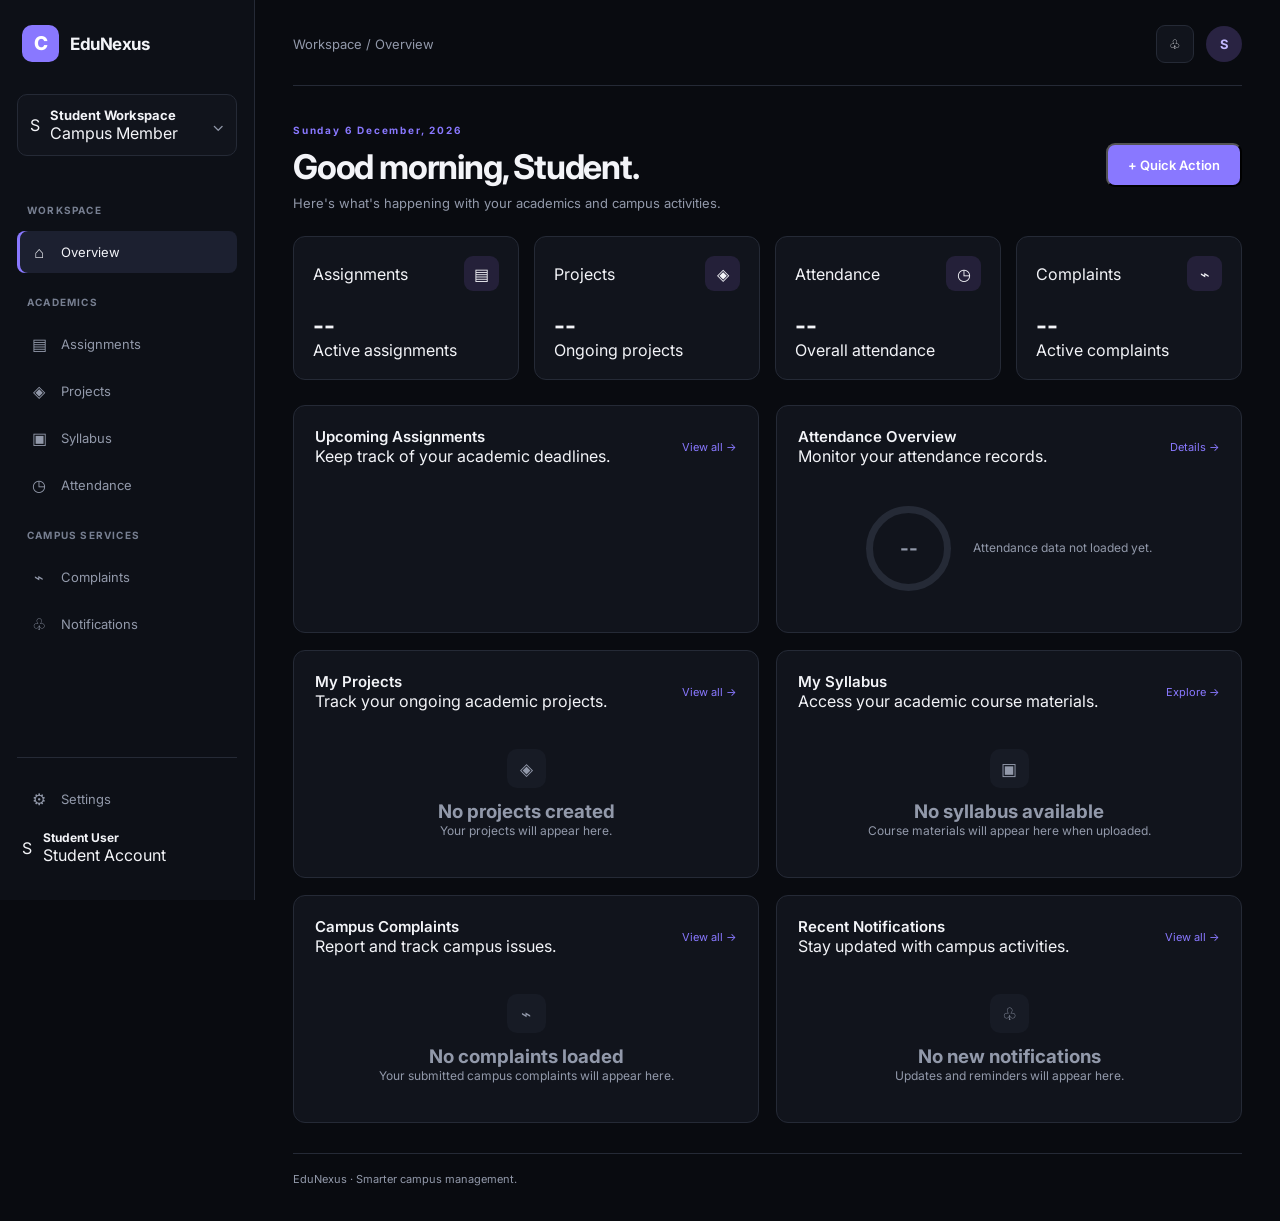
==== dashboard.html @ 91477280 "Add files via upload" ====
<!DOCTYPE html>
<html lang="en">

<head>
    <meta charset="UTF-8">
    <meta name="viewport" content="width=device-width, initial-scale=1.0">

    <title>Dashboard | EduNexus </title>

    <link rel="stylesheet" href="CSS/style.css">
</head>

<body>

<div class="app-layout">

    <!-- SIDEBAR -->
    <aside class="app-sidebar">

        <a href="index.html" class="brand">
            <span class="brand-icon">C</span>
            <span class="brand-name">
                EduNexus
            </span>
        </a>

        <div class="user-switcher">
            <div class="user-avatar">S</div>

            <div class="user-info">
                <strong>Student Workspace</strong>
                <span>Campus Member</span>
            </div>

            <span class="switch-icon">⌄</span>
        </div>

        <nav class="sidebar-navigation">

            <span class="sidebar-heading">WORKSPACE</span>

            <a href="#overview" class="sidebar-item active">
                <span>⌂</span> Overview
            </a>

            <span class="sidebar-heading">ACADEMICS</span>

            <a href="#assignments" class="sidebar-item">
                <span>▤</span> Assignments
            </a>

            <a href="#projects" class="sidebar-item">
                <span>◈</span> Projects
            </a>

            <a href="#syllabus" class="sidebar-item">
                <span>▣</span> Syllabus
            </a>

            <a href="#attendance" class="sidebar-item">
                <span>◷</span> Attendance
            </a>

            <span class="sidebar-heading">CAMPUS SERVICES</span>

            <a href="#complaints" class="sidebar-item">
                <span>⌁</span> Complaints
            </a>

            <a href="#notifications" class="sidebar-item">
                <span>♧</span> Notifications
            </a>

        </nav>

        <div class="sidebar-footer">

            <a href="#settings" class="sidebar-item">
                <span>⚙</span> Settings
            </a>

            <div class="sidebar-user">
                <div class="user-avatar">S</div>

                <div>
                    <strong>Student User</strong>
                    <span>Student Account</span>
                </div>
            </div>

        </div>

    </aside>


    <!-- MAIN CONTENT -->
    <main class="app-main" id="overview">

        <!-- TOPBAR -->
        <header class="app-topbar">

            <div class="breadcrumb">
                Workspace <span>/</span> Overview
            </div>

            <div class="topbar-actions">

                <button class="icon-button" id="notificationButton"
                    aria-label="Notifications">
                    ♧
                </button>

                <div class="topbar-avatar">S</div>

            </div>

        </header>


        <!-- PAGE INTRO -->
        <section class="dashboard-intro">

            <div>

                <span class="eyebrow">
                    <span id="currentDate">Loading date...</span>
                </span>

                <h1>Good morning, Student.</h1>

                <p>
                    Here's what's happening with your academics
                    and campus activities.
                </p>

            </div>

            
<div class="quick-action-wrapper">

    <button class="primary-btn" id="quickActionButton">
        + Quick Action
    </button>

    <div class="quick-action-menu" id="quickActionMenu" hidden>

        <button type="button" data-action="assignment">
            + Add Assignment
        </button>

        <button type="button" data-action="project">
            + Create Project
        </button>

        <button type="button" data-action="complaint">
            + Submit Complaint
        </button>

    </div>

</div>


        </section>


        <!-- OVERVIEW STATISTICS -->
        <section class="overview-grid">

            <article class="overview-card">

                <div class="overview-card-top">
                    <span>Assignments</span>
                    <span class="overview-icon">▤</span>
                </div>

                <h2 id="assignmentCount">--</h2>

                <p>Active assignments</p>

            </article>


            <article class="overview-card">

                <div class="overview-card-top">
                    <span>Projects</span>
                    <span class="overview-icon">◈</span>
                </div>

                <h2 id="projectCount">--</h2>

                <p>Ongoing projects</p>

            </article>


            <article class="overview-card">

                <div class="overview-card-top">
                    <span>Attendance</span>
                    <span class="overview-icon">◷</span>
                </div>

                <h2 id="attendancePercentage">--</h2>

                <p>Overall attendance</p>

            </article>


            <article class="overview-card">

                <div class="overview-card-top">
                    <span>Complaints</span>
                    <span class="overview-icon">⌁</span>
                </div>

                <h2 id="complaintCount">--</h2>

                <p>Active complaints</p>

            </article>

        </section>


        <!-- MAIN DASHBOARD GRID -->
        <section class="dashboard-content-grid">

            <!-- ASSIGNMENTS -->
            <div class="dashboard-panel" id="assignments">

                <div class="panel-heading">

                    <div>
                        <h2>Upcoming Assignments</h2>
                        <p>Keep track of your academic deadlines.</p>
                    </div>

                    <a href="#assignments" class="text-link">
                        View all →
                    </a>

                </div>

            </div>


            <!-- ATTENDANCE -->
            <div class="dashboard-panel" id="attendance">

                <div class="panel-heading">

                    <div>
                        <h2>Attendance Overview</h2>
                        <p>Monitor your attendance records.</p>
                    </div>

                    <a href="#attendance" class="text-link">
                        Details →
                    </a>

                </div>

                <div class="attendance-placeholder">

                    <div class="attendance-circle">
                        <span>--</span>
                    </div>

                    <p>Attendance data not loaded yet.</p>

                </div>

            </div>
            <!-- PROJECTS -->
            <div class="dashboard-panel" id="projects">

                <div class="panel-heading">

                    <div>
                        <h2>My Projects</h2>
                        <p>Track your ongoing academic projects.</p>
                    </div>

                    <a href="#projects" class="text-link">
                        View all →
                    </a>

                </div>

                <div id="projectFormContainer" hidden>
                    <form id="projectForm">
                        <h3>Create New Project</h3>

                        <label for="projectTitle">Project Title</label>
                        <input type="text" id="projectTitle" placeholder="Enter project title" required>

                        <label for="projectDescription">Description</label>
                        <textarea id="projectDescription" placeholder="Describe your project" required></textarea>

                        <label for="projectDeadline">Deadline</label>
                        <input type="date" id="projectDeadline" required>

                        <button type="submit" class="primary-btn">Create Project</button>
                        <button type="button" id="cancelProjectForm">Cancel</button>
                    </form>
                </div>

                <div id="projectList"></div>

                <div class="empty-state" id="projectEmptyState">
                    <div class="empty-icon">◈</div>
                    <h3>No projects created</h3>
                    <p>Your projects will appear here.</p>
                </div>

            </div>


            <!-- SYLLABUS -->
            <div class="dashboard-panel" id="syllabus">

                <div class="panel-heading">

                    <div>
                        <h2>My Syllabus</h2>
                        <p>Access your academic course materials.</p>
                    </div>

                    <a href="#syllabus" class="text-link">
                        Explore →
                    </a>

                </div>

                <div class="empty-state">
                    <div class="empty-icon">▣</div>

                    <h3>No syllabus available</h3>

                    <p>
                        Course materials will appear here
                        when uploaded.
                    </p>
                </div>

            </div>


            <!-- COMPLAINTS -->
            <div class="dashboard-panel" id="complaints">

                <div class="panel-heading">

                    <div>
                        <h2>Campus Complaints</h2>
                        <p>Report and track campus issues.</p>
                    </div>

                    <a href="#complaints" class="text-link">
                        View all →
                    </a>

                </div>

                <div class="empty-state">
                    <div class="empty-icon">⌁</div>

                    <h3>No complaints loaded</h3>

                    <p>
                        Your submitted campus complaints
                        will appear here.
                    </p>
                </div>

            </div>


            <!-- NOTIFICATIONS -->
            <div class="dashboard-panel" id="notifications">

                <div class="panel-heading">

                    <div>
                        <h2>Recent Notifications</h2>
                        <p>Stay updated with campus activities.</p>
                    </div>

                    <a href="#notifications" class="text-link">
                        View all →
                    </a>

                </div>

                <div class="empty-state">
                    <div class="empty-icon">♧</div>

                    <h3>No new notifications</h3>

                    <p>
                        Updates and reminders will appear here.
                    </p>
                </div>

            </div>

        </section>


        <footer class="dashboard-footer">
            EduNexus · Smarter campus management.
        </footer>

    </main>

</div>


<script src="js/Script.js"></script>

</body>
</html>
---- CSS/style.css ----
/* =========================================
    EduNexus
   GLOBAL DESIGN SYSTEM
========================================= */

@import url('https://fonts.googleapis.com/css2?family=Inter:wght@400;500;600;700;800&display=swap');

:root {
    --bg: #090b10;
    --surface: #11141c;
    --surface-2: #171b25;
    --border: #252a36;

    --text: #f3f4f8;
    --muted: #9299aa;

    --accent: #8978ff;
    --accent-hover: #7665f5;

    --green: #48d6a3;
}

* {
    margin: 0;
    padding: 0;
    box-sizing: border-box;
}

html {
    scroll-behavior: smooth;
}

body {
    background: var(--bg);
    color: var(--text);
    font-family: 'Inter', sans-serif;
    min-height: 100vh;
}

a {
    text-decoration: none;
    color: inherit;
}

button {
    font-family: inherit;
}

.landing-wrapper {
    width: 100%;
    overflow: hidden;
}


/* =========================================
   NAVIGATION
========================================= */

.landing-nav {
    height: 78px;
    padding: 0 9%;
    display: flex;
    justify-content: space-between;
    align-items: center;

    border-bottom: 1px solid var(--border);
    background: rgba(9, 11, 16, 0.95);
}

.brand {
    display: flex;
    align-items: center;
    gap: 11px;
}

.brand-icon {
    height: 37px;
    width: 37px;

    display: grid;
    place-items: center;

    background: var(--accent);
    border-radius: 10px;

    font-weight: 800;
    color: white;
    font-size: 19px;
}

.brand-name {
    font-size: 17px;
    font-weight: 700;
    letter-spacing: -0.5px;
}

.brand-version {
    color: var(--muted);
    font-weight: 400;
}

.nav-actions {
    display: flex;
    align-items: center;
    gap: 34px;
}

.nav-link {
    color: var(--muted);
    font-size: 13px;
    transition: 0.2s;
}

.nav-link:hover {
    color: white;
}

.nav-login {
    padding: 11px 17px;
    background: var(--surface-2);
    border: 1px solid var(--border);
    border-radius: 8px;

    font-size: 12px;
    font-weight: 600;

    transition: 0.2s;
}

.nav-login:hover {
    background: var(--accent);
}


/* =========================================
   HERO SECTION
========================================= */

.landing-hero {
    min-height: 650px;
    padding: 100px 10%;

    display: grid;
    grid-template-columns: 1.05fr 0.95fr;
    align-items: center;
    gap: 65px;

    background:
        radial-gradient(
            ellipse at 80% 40%,
            rgba(137, 120, 255, 0.12),
            transparent 55%
        ),
        var(--bg);
}

.hero-left {
    max-width: 570px;
}

.hero-badge {
    display: inline-flex;
    align-items: center;
    gap: 9px;

    padding: 9px 13px;

    background: rgba(137, 120, 255, 0.09);
    border: 1px solid rgba(137, 120, 255, 0.22);
    border-radius: 30px;

    color: #b5aaff;
    font-size: 9px;
    font-weight: 700;
    letter-spacing: 1px;

    margin-bottom: 28px;
}

.hero-badge-dot {
    width: 7px;
    height: 7px;
    border-radius: 50%;
    background: var(--green);
}

.hero-left h1 {
    font-size: clamp(43px, 5vw, 67px);
    line-height: 1.12;

    font-weight: 800;
    letter-spacing: -3.5px;
}

.hero-left h1 span {
    display: block;
    color: var(--accent);
}

.hero-description {
    max-width: 470px;
    margin-top: 25px;

    color: var(--muted);
    font-size: 15px;
    line-height: 1.9;
}


/* =========================================
   HERO BUTTONS
========================================= */

.hero-buttons {
    display: flex;
    align-items: center;
    gap: 14px;
    margin-top: 33px;
    flex-wrap: wrap;
}

.primary-btn {
    display: inline-flex;
    align-items: center;
    justify-content: center;
    gap: 12px;

    padding: 15px 21px;

    background: var(--accent);
    color: white;

    border-radius: 9px;

    font-size: 13px;
    font-weight: 600;

    transition: 0.25s;
}

.primary-btn:hover {
    background: var(--accent-hover);
    transform: translateY(-2px);
}

.secondary-btn {
    padding: 15px 20px;

    border: 1px solid var(--border);
    border-radius: 9px;

    color: var(--text);
    font-size: 13px;

    transition: 0.2s;
}

.secondary-btn:hover {
    background: var(--surface);
}

.hero-trust {
    margin-top: 32px;

    display: flex;
    align-items: center;
    gap: 9px;

    color: var(--muted);
    font-size: 11px;
}

.hero-trust span {
    color: var(--accent);
}


/* =========================================
   DASHBOARD PREVIEW
========================================= */

.hero-right {
    width: 100%;
}

.preview-window {
    background: var(--surface);
    border: 1px solid #303443;

    border-radius: 14px;
    overflow: hidden;

    box-shadow:
        0 30px 100px rgba(0, 0, 0, 0.45),
        0 0 70px rgba(137, 120, 255, 0.08);

    transform: perspective(1000px) rotateY(-4deg);
}

.preview-header {
    height: 45px;

    display: flex;
    align-items: center;
    justify-content: space-between;

    padding: 0 16px;

    border-bottom: 1px solid var(--border);

    color: var(--muted);
    font-size: 10px;
}

.preview-dots {
    display: flex;
    gap: 5px;
}

.preview-dots span {
    width: 7px;
    height: 7px;

    border-radius: 50%;
    background: #51576a;
}

.preview-body {
    display: flex;
    min-height: 310px;
}

.preview-sidebar {
    width: 55px;
    flex-shrink: 0;

    display: flex;
    flex-direction: column;
    align-items: center;
    gap: 18px;

    padding: 17px 0;

    border-right: 1px solid var(--border);
}

.preview-logo {
    width: 25px;
    height: 25px;

    display: grid;
    place-items: center;

    border-radius: 6px;
    background: var(--accent);

    font-size: 12px;
    font-weight: 800;
}

.preview-menu {
    color: var(--muted);
    font-size: 16px;
}

.preview-menu.active {
    color: var(--accent);
}

.preview-content {
    flex: 1;
    padding: 25px 19px;
    min-width: 0;
}

.preview-subtitle {
    color: var(--accent);
    font-size: 8px;
    font-weight: 700;
    letter-spacing: 1px;
}

.preview-content h3 {
    font-size: 17px;
    margin-top: 10px;
    margin-bottom: 20px;
}

.preview-cards {
    display: grid;
    grid-template-columns: repeat(2, 1fr);
    gap: 11px;
}

.preview-card {
    padding: 15px 12px;

    background: var(--surface-2);
    border: 1px solid var(--border);
    border-radius: 8px;

    display: flex;
    flex-direction: column;
    gap: 8px;
}

.preview-card span {
    color: var(--muted);
    font-size: 9px;
}

.preview-card strong {
    font-size: 13px;
}

.preview-card small {
    color: var(--muted);
    font-size: 8px;
}

.preview-bottom {
    display: flex;
    justify-content: space-between;
    flex-wrap: wrap;
    gap: 10px;

    padding-top: 20px;
    margin-top: 18px;

    border-top: 1px solid var(--border);

    color: var(--muted);
    font-size: 8px;
}

.preview-live {
    color: var(--green);
}


/* =========================================
   FEATURES SECTION
========================================= */

.features-section {
    padding: 100px 10%;
    background: #0d1017;

    border-top: 1px solid var(--border);
}

.section-intro {
    max-width: 620px;
    margin-bottom: 48px;
}

.eyebrow {
    color: var(--accent);

    font-size: 10px;
    font-weight: 700;
    letter-spacing: 1.8px;
}

.section-intro h2 {
    margin-top: 18px;

    font-size: 37px;
    line-height: 1.25;
    letter-spacing: -1.5px;
}

.section-intro h2 span {
    color: var(--accent);
}

.section-intro p {
    margin-top: 17px;

    color: var(--muted);
    font-size: 14px;
    line-height: 1.8;
}

.features-grid {
    display: grid;
    grid-template-columns: repeat(3, 1fr);
    gap: 18px;
}

.feature-card {
    padding: 27px;

    background: var(--surface);
    border: 1px solid var(--border);
    border-radius: 12px;

    transition: 0.25s;
}

.feature-card:hover {
    border-color: var(--accent);
    transform: translateY(-4px);
}

.feature-icon {
    width: 42px;
    height: 42px;

    display: grid;
    place-items: center;

    background: rgba(137, 120, 255, 0.12);
    border-radius: 10px;

    color: var(--accent);
    font-size: 20px;

    margin-bottom: 22px;
}

.feature-card h3 {
    font-size: 16px;
    margin-bottom: 11px;
}

.feature-card p {
    color: var(--muted);
    font-size: 12px;
    line-height: 1.8;
}


/* =========================================
   ABOUT SECTION
========================================= */

.about-section {
    padding: 85px 10%;

    display: grid;
    grid-template-columns: 1fr 0.8fr;
    gap: 70px;
    align-items: center;

    border-top: 1px solid var(--border);
}

.about-section h2 {
    font-size: 32px;
    line-height: 1.35;
    letter-spacing: -1px;
    margin-top: 17px;
}

.about-section p {
    color: var(--muted);
    font-size: 14px;
    line-height: 1.9;
}


/* =========================================
   FOOTER
========================================= */

.landing-footer {
    padding: 28px 10%;

    display: flex;
    justify-content: space-between;
    align-items: center;
    gap: 20px;

    border-top: 1px solid var(--border);
}

.landing-footer > span {
    color: var(--muted);
    font-size: 11px;
}


/* =========================================
   RESPONSIVE DESIGN
========================================= */

@media (max-width: 1050px) {

    .landing-hero {
        padding: 80px 7%;
        gap: 35px;
    }

    .landing-nav {
        padding: 0 7%;
    }

    .features-section {
        padding: 80px 7%;
    }

    .features-grid {
        grid-template-columns: repeat(2, 1fr);
    }

    .about-section {
        padding: 75px 7%;
    }
}

@media (max-width: 750px) {

    .landing-hero {
        grid-template-columns: 1fr;
        padding: 70px 7%;
    }

    .hero-right {
        max-width: 550px;
    }

    .preview-window {
        transform: none;
    }

    .nav-actions {
        gap: 15px;
    }

    .nav-link {
        display: none;
    }

    .about-section {
        grid-template-columns: 1fr;
        gap: 25px;
    }
}

@media (max-width: 480px) {

    .landing-nav {
        padding: 0 5%;
    }

    .brand-name {
        font-size: 14px;
    }

    .nav-login {
        font-size: 10px;
        padding: 10px;
    }

    .landing-hero {
        padding: 60px 6%;
    }

    .hero-left h1 {
        font-size: 43px;
        letter-spacing: -2px;
    }

    .hero-description {
        font-size: 13px;
    }

    .hero-buttons {
        align-items: stretch;
        flex-direction: column;
    }

    .features-section {
        padding: 65px 6%;
    }

    .features-grid {
        grid-template-columns: 1fr;
    }

    .section-intro h2 {
        font-size: 29px;
    }

    .about-section {
        padding: 60px 6%;
    }

    .landing-footer {
        padding: 25px 6%;
        flex-direction: column;
        align-items: flex-start;
    }
}


/* =====================================
    EduNexus — DASHBOARD
===================================== */

.app-layout {
    display: flex;
    min-height: 100vh;
    background: var(--bg);
}

/* SIDEBAR */

.app-sidebar {
    width: 255px;
    min-width: 255px;
    height: 100vh;
    position: sticky;
    top: 0;
    display: flex;
    flex-direction: column;
    padding: 25px 17px;
    background: #0d1017;
    border-right: 1px solid var(--border);
    overflow-y: auto;
}

.app-sidebar .brand {
    margin: 0 0 32px 5px;
}

.user-switcher {
    display: flex;
    align-items: center;
    gap: 10px;
    padding: 12px;
    margin-bottom: 30px;
    border: 1px solid var(--border);
    border-radius: 10px;
    background: var(--surface);
}

.user-info {
    flex: 1;
    min-width: 0;
}

.user-info strong,
.user-info small {
    display: block;
}

.user-info strong {
    font-size: 13px;
}

.user-info small {
    margin-top: 4px;
    color: var(--muted);
    font-size: 11px;
}

.switch-icon {
    color: var(--muted);
}

.sidebar-heading {
    margin: 18px 10px 10px;
    color: #777f91;
    font-size: 10px;
    font-weight: 700;
    letter-spacing: 1.2px;
    text-transform: uppercase;
}

.sidebar-navigation {
    display: flex;
    flex-direction: column;
    gap: 5px;
}

.sidebar-item {
    display: flex;
    align-items: center;
    gap: 12px;
    padding: 11px 12px;
    border-radius: 8px;
    color: var(--muted);
    font-size: 13px;
    text-decoration: none;
    transition: 0.2s ease;
}

.sidebar-item span {
    width: 20px;
    font-size: 16px;
    text-align: center;
}

.sidebar-item:hover,
.sidebar-item.active {
    color: var(--text);
    background: #1c2030;
}

.sidebar-item.active {
    box-shadow: inset 3px 0 var(--accent);
}

.sidebar-footer {
    margin-top: auto;
    padding-top: 20px;
    border-top: 1px solid var(--border);
}

.sidebar-user {
    display: flex;
    align-items: center;
    gap: 11px;
    padding: 10px 5px;
}

.sidebar-user strong,
.sidebar-user small {
    display: block;
}

.sidebar-user strong {
    font-size: 12px;
}

.sidebar-user small {
    margin-top: 4px;
    color: var(--muted);
    font-size: 11px;
}

/* MAIN AREA */

.app-main {
    flex: 1;
    min-width: 0;
    padding: 25px 38px 35px;
}

.app-topbar {
    display: flex;
    align-items: center;
    justify-content: space-between;
    gap: 15px;
    padding-bottom: 22px;
    border-bottom: 1px solid var(--border);
}

.breadcrumb {
    color: var(--muted);
    font-size: 13px;
}

.topbar-actions {
    display: flex;
    align-items: center;
    gap: 12px;
}

.icon-button {
    width: 38px;
    height: 38px;
    border: 1px solid var(--border);
    border-radius: 9px;
    background: var(--surface);
    color: var(--text);
    cursor: pointer;
}

.topbar-avatar {
    width: 36px;
    height: 36px;
    display: grid;
    place-items: center;
    border-radius: 50%;
    background: #292342;
    color: #c4baff;
    font-size: 13px;
    font-weight: 700;
}

/* DASHBOARD INTRO */

.dashboard-intro {
    display: flex;
    justify-content: space-between;
    align-items: center;
    gap: 20px;
    margin: 32px 0 25px;
}

.dashboard-intro h1 {
    margin: 8px 0;
    font-size: clamp(25px, 3vw, 34px);
    letter-spacing: -1.2px;
}

.dashboard-intro p {
    color: var(--muted);
    font-size: 13px;
}

.dashboard-intro .eyebrow {
    color: var(--accent);
}

/* OVERVIEW CARDS */

.overview-grid {
    display: grid;
    grid-template-columns: repeat(4, minmax(0, 1fr));
    gap: 15px;
    margin-bottom: 25px;
}

.overview-card {
    padding: 19px;
    border: 1px solid var(--border);
    border-radius: 12px;
    background: var(--surface);
}

.overview-card-top {
    display: flex;
    align-items: center;
    justify-content: space-between;
    margin-bottom: 20px;
}

.overview-card h3 {
    margin-bottom: 10px;
    color: var(--muted);
    font-size: 12px;
    font-weight: 500;
}

.overview-card strong {
    font-size: 27px;
    letter-spacing: -1px;
}

.overview-icon {
    width: 35px;
    height: 35px;
    display: grid;
    place-items: center;
    border-radius: 9px;
    background: #242039;
    font-size: 16px;
}

.overview-card small {
    display: block;
    margin-top: 9px;
    color: var(--muted);
    font-size: 11px;
}

/* DASHBOARD PANELS */

.dashboard-content-grid {
    display: grid;
    grid-template-columns: repeat(2, minmax(0, 1fr));
    gap: 17px;
}

.dashboard-panel {
    min-width: 0;
    padding: 21px;
    border: 1px solid var(--border);
    border-radius: 12px;
    background: var(--surface);
}

.panel-heading {
    display: flex;
    align-items: center;
    justify-content: space-between;
    gap: 10px;
    margin-bottom: 20px;
}

.panel-heading h2 {
    font-size: 15px;
    font-weight: 600;
}

.text-link {
    color: var(--accent);
    font-size: 11px;
    text-decoration: none;
}

.text-link:hover {
    text-decoration: underline;
}

/* EMPTY STATES */

.empty-state {
    min-height: 125px;
    display: flex;
    flex-direction: column;
    align-items: center;
    justify-content: center;
    text-align: center;
    color: var(--muted);
}

.empty-icon {
    width: 39px;
    height: 39px;
    display: grid;
    place-items: center;
    margin-bottom: 12px;
    border-radius: 10px;
    background: var(--surface-2);
    font-size: 17px;
}

.empty-state p {
    font-size: 12px;
}

.empty-state small {
    margin-top: 6px;
    color: #747c8e;
    font-size: 11px;
}

/* ATTENDANCE PLACEHOLDER */

.attendance-placeholder {
    min-height: 125px;
    display: flex;
    align-items: center;
    justify-content: center;
    gap: 22px;
}

.attendance-circle {
    width: 85px;
    height: 85px;
    display: grid;
    place-items: center;
    border: 7px solid var(--border);
    border-radius: 50%;
    color: var(--muted);
    font-size: 19px;
    font-weight: 700;
}

.attendance-placeholder p {
    color: var(--muted);
    font-size: 12px;
    line-height: 1.7;
}

/* FOOTER */

.dashboard-footer {
    margin-top: 30px;
    padding-top: 18px;
    border-top: 1px solid var(--border);
    color: var(--muted);
    font-size: 11px;
}

/* RESPONSIVE DESIGN */

@media (max-width: 1100px) {
    .overview-grid {
        grid-template-columns: repeat(2, minmax(0, 1fr));
    }

    .app-main {
        padding-left: 25px;
        padding-right: 25px;
    }
}

@media (max-width: 700px) {
    .app-sidebar {
        width: 68px;
        min-width: 68px;
        padding: 20px 9px;
    }

    .app-sidebar .brand {
        margin-left: 5px;
    }

    .brand-name,
    .brand-version,
    .user-info,
    .switch-icon,
    .sidebar-heading,
    .sidebar-user > div {
        display: none;
    }

    .user-switcher {
        justify-content: center;
        padding: 10px 5px;
    }

    .sidebar-item {
        justify-content: center;
        padding: 12px 5px;
        font-size: 0;
    }

    .sidebar-item span {
        font-size: 17px;
    }

    .sidebar-footer {
        display: flex;
        justify-content: center;
    }

    .sidebar-user {
        padding: 5px 0;
    }

    .app-main {
        padding: 18px 14px;
    }

    .dashboard-intro {
        align-items: flex-start;
        flex-direction: column;
    }

    .dashboard-content-grid {
        grid-template-columns: 1fr;
    }

    .topbar-actions {
        gap: 7px;
    }
}

@media (max-width: 420px) {
    .overview-grid {
        grid-template-columns: 1fr;
    }

    .overview-card {
        padding: 16px;
    }

    .app-topbar {
        align-items: flex-start;
    }
}


/* =====================================
   EDUNEXUS LOGIN PAGE
===================================== */

.login-page {
    min-height: 100vh;
    background: var(--bg);
}

.login-container {
    min-height: 100vh;
    display: grid;
    grid-template-columns: 1fr 1fr;
}

/* LEFT BRAND SECTION */

.login-brand-section {
    display: flex;
    flex-direction: column;
    justify-content: space-between;
    padding: 45px 9%;
    background:
        radial-gradient(circle at 20% 20%, #282044 0%, transparent 45%),
        #10121c;
    border-right: 1px solid var(--border);
}

.login-brand-section .brand {
    display: inline-flex;
    align-items: center;
    gap: 11px;
    text-decoration: none;
}

.login-welcome {
    max-width: 490px;
    margin: auto 0;
}

.login-welcome .eyebrow {
    color: var(--accent);
    font-size: 11px;
    letter-spacing: 2px;
}

.login-welcome h1 {
    margin: 20px 0;
    font-size: clamp(38px, 5vw, 64px);
    line-height: 1.12;
    letter-spacing: -2px;
}

.login-welcome p {
    max-width: 410px;
    color: var(--muted);
    font-size: 15px;
    line-height: 1.9;
}

.login-brand-footer {
    color: #737b8d;
    font-size: 12px;
}

/* RIGHT FORM SECTION */

.login-form-section {
    display: flex;
    align-items: center;
    justify-content: center;
    padding: 40px 25px;
}

.login-form-wrapper {
    width: 100%;
    max-width: 420px;
}

.login-heading {
    margin-bottom: 35px;
}

.login-heading .eyebrow {
    color: var(--accent);
    font-size: 11px;
    letter-spacing: 1.5px;
}

.login-heading h2 {
    margin: 13px 0 9px;
    font-size: 29px;
    letter-spacing: -1px;
}

.login-heading p {
    color: var(--muted);
    font-size: 13px;
}

/* FORM FIELDS */

.form-group {
    display: flex;
    flex-direction: column;
    gap: 9px;
    margin-bottom: 21px;
}

.form-group label {
    color: #e0e2eb;
    font-size: 12px;
    font-weight: 600;
}

.form-group input,
.form-group select {
    width: 100%;
    height: 48px;
    padding: 0 14px;
    border: 1px solid var(--border);
    border-radius: 9px;
    outline: none;
    background: var(--surface);
    color: var(--text);
    font-family: inherit;
    font-size: 13px;
    transition: 0.2s ease;
}

.form-group input::placeholder {
    color: #697184;
}

.form-group input:focus,
.form-group select:focus {
    border-color: var(--accent);
    box-shadow: 0 0 0 3px rgba(137, 120, 255, 0.12);
}

/* LOGIN OPTIONS */

.login-options {
    display: flex;
    align-items: center;
    justify-content: space-between;
    gap: 10px;
    margin: 2px 0 23px;
    font-size: 11px;
}

.remember-option {
    display: flex;
    align-items: center;
    gap: 7px;
    color: var(--muted);
}

.remember-option input {
    accent-color: var(--accent);
}

.login-options a {
    color: var(--accent);
    text-decoration: none;
}

.login-options a:hover {
    text-decoration: underline;
}

/* LOGIN BUTTON */

.login-submit-btn {
    width: 100%;
    height: 49px;
    border: none;
    border-radius: 9px;
    background: var(--accent);
    color: white;
    font-family: inherit;
    font-size: 13px;
    font-weight: 700;
    cursor: pointer;
    transition: 0.2s ease;
}

.login-submit-btn:hover {
    background: var(--accent-hover);
    transform: translateY(-1px);
}

.login-message {
    min-height: 18px;
    margin-top: 12px;
    color: var(--muted);
    font-size: 12px;
    text-align: center;
}

.login-bottom {
    margin-top: 28px;
    padding-top: 20px;
    border-top: 1px solid var(--border);
    text-align: center;
}

.login-bottom a {
    color: var(--muted);
    font-size: 12px;
    text-decoration: none;
}

.login-bottom a:hover {
    color: var(--text);
}

/* MOBILE RESPONSIVENESS */

@media (max-width: 800px) {
    .login-container {
        grid-template-columns: 1fr;
    }

    .login-brand-section {
        min-height: 280px;
        padding: 25px;
    }

    .login-welcome {
        margin: 45px 0 25px;
    }

    .login-welcome h1 {
        font-size: 37px;
    }

    .login-brand-footer {
        display: none;
    }

    .login-form-section {
        padding: 45px 24px;
    }
}


/* =====================================
   EDUNEXUS QUICK ACTION MENU
===================================== */

.quick-action-wrapper {
    position: relative;
}

.quick-action-menu {
    position: absolute;
    top: calc(100% + 10px);
    right: 0;
    width: 220px;
    padding: 8px;
    background: var(--surface);
    border: 1px solid var(--border);
    border-radius: 12px;
    box-shadow: 0 12px 30px rgba(0, 0, 0, 0.25);
    z-index: 100;
    display: flex;
    flex-direction: column;
    gap: 5px;
}

.quick-action-menu[hidden] {
    display: none !important;
}

.quick-action-menu button {
    width: 100%;
    padding: 12px;
    border: none;
    border-radius: 8px;
    background: transparent;
    color: var(--text);
    text-align: left;
    font-size: 14px;
    cursor: pointer;
    transition: background 0.2s ease;
}

.quick-action-menu button:hover {
    background: var(--surface-2);
}

/* =================================
   QUICK ACTION - VISIBILITY FIX
================================= */

.dashboard-intro {
    display: flex;
    justify-content: space-between;
    align-items: center;
    gap: 20px;
    flex-wrap: wrap;
}

.quick-action-wrapper {
    display: block !important;
    position: relative;
    flex-shrink: 0;
    visibility: visible !important;
    opacity: 1 !important;
    z-index: 100;
}

#quickActionButton {
    display: inline-flex !important;
    visibility: visible !important;
    opacity: 1 !important;
    align-items: center;
    justify-content: center;
    padding: 12px 20px;
    cursor: pointer;
    position: relative;
    z-index: 101;
}

.quick-action-menu {
    position: absolute;
    top: calc(100% + 8px);
    right: 0;
    min-width: 200px;
    background-color: #ffffff;
    border: 1px solid #e5e7eb;
    border-radius: 10px;
    padding: 8px;
    box-shadow: 0 8px 24px rgba(0, 0, 0, 0.12);
    z-index: 999;
}

.quick-action-menu[hidden] {
    display: none !important;
}

.quick-action-menu button {
    display: block;
    width: 100%;
    padding: 12px 14px;
    color: #1f2937 !important;
    background-color: #ffffff !important;
    border: none;
    text-align: left;
    font-size: 14px;
    font-weight: 500;
    cursor: pointer;
    border-radius: 6px;
}

.quick-action-menu button:hover {
    background-color: #f3f4f6 !important;
    color: #111827 !important;
}
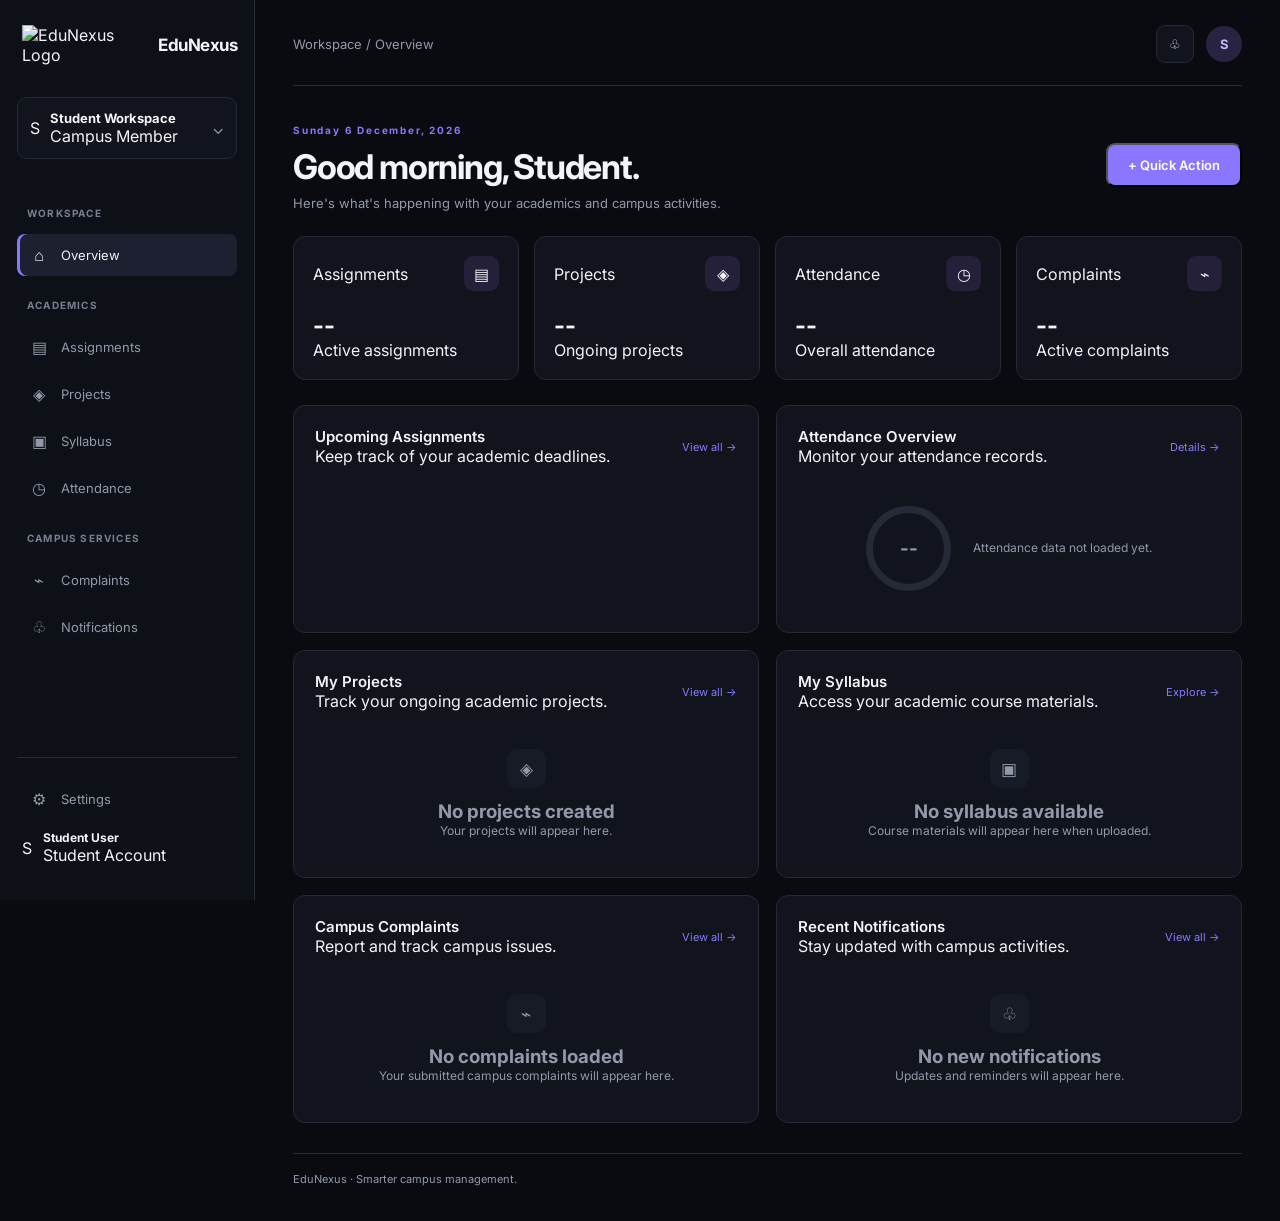
==== commit e4bdc3fb: "dashboard.html" ====
--- a/dashboard.html
+++ b/dashboard.html
@@ -1,4 +1,3 @@
-
 <!DOCTYPE html>
 <html lang="en">
 
@@ -19,7 +18,7 @@
     <aside class="app-sidebar">
 
         <a href="index.html" class="brand">
-            <span class="brand-icon">C</span>
+            <img src="assets/logo.png" alt="EduNexus Logo" class="brand-logo">
             <span class="brand-name">
                 EduNexus
             </span>
@@ -424,5 +423,3 @@
 
 </body>
 </html>
-
-
